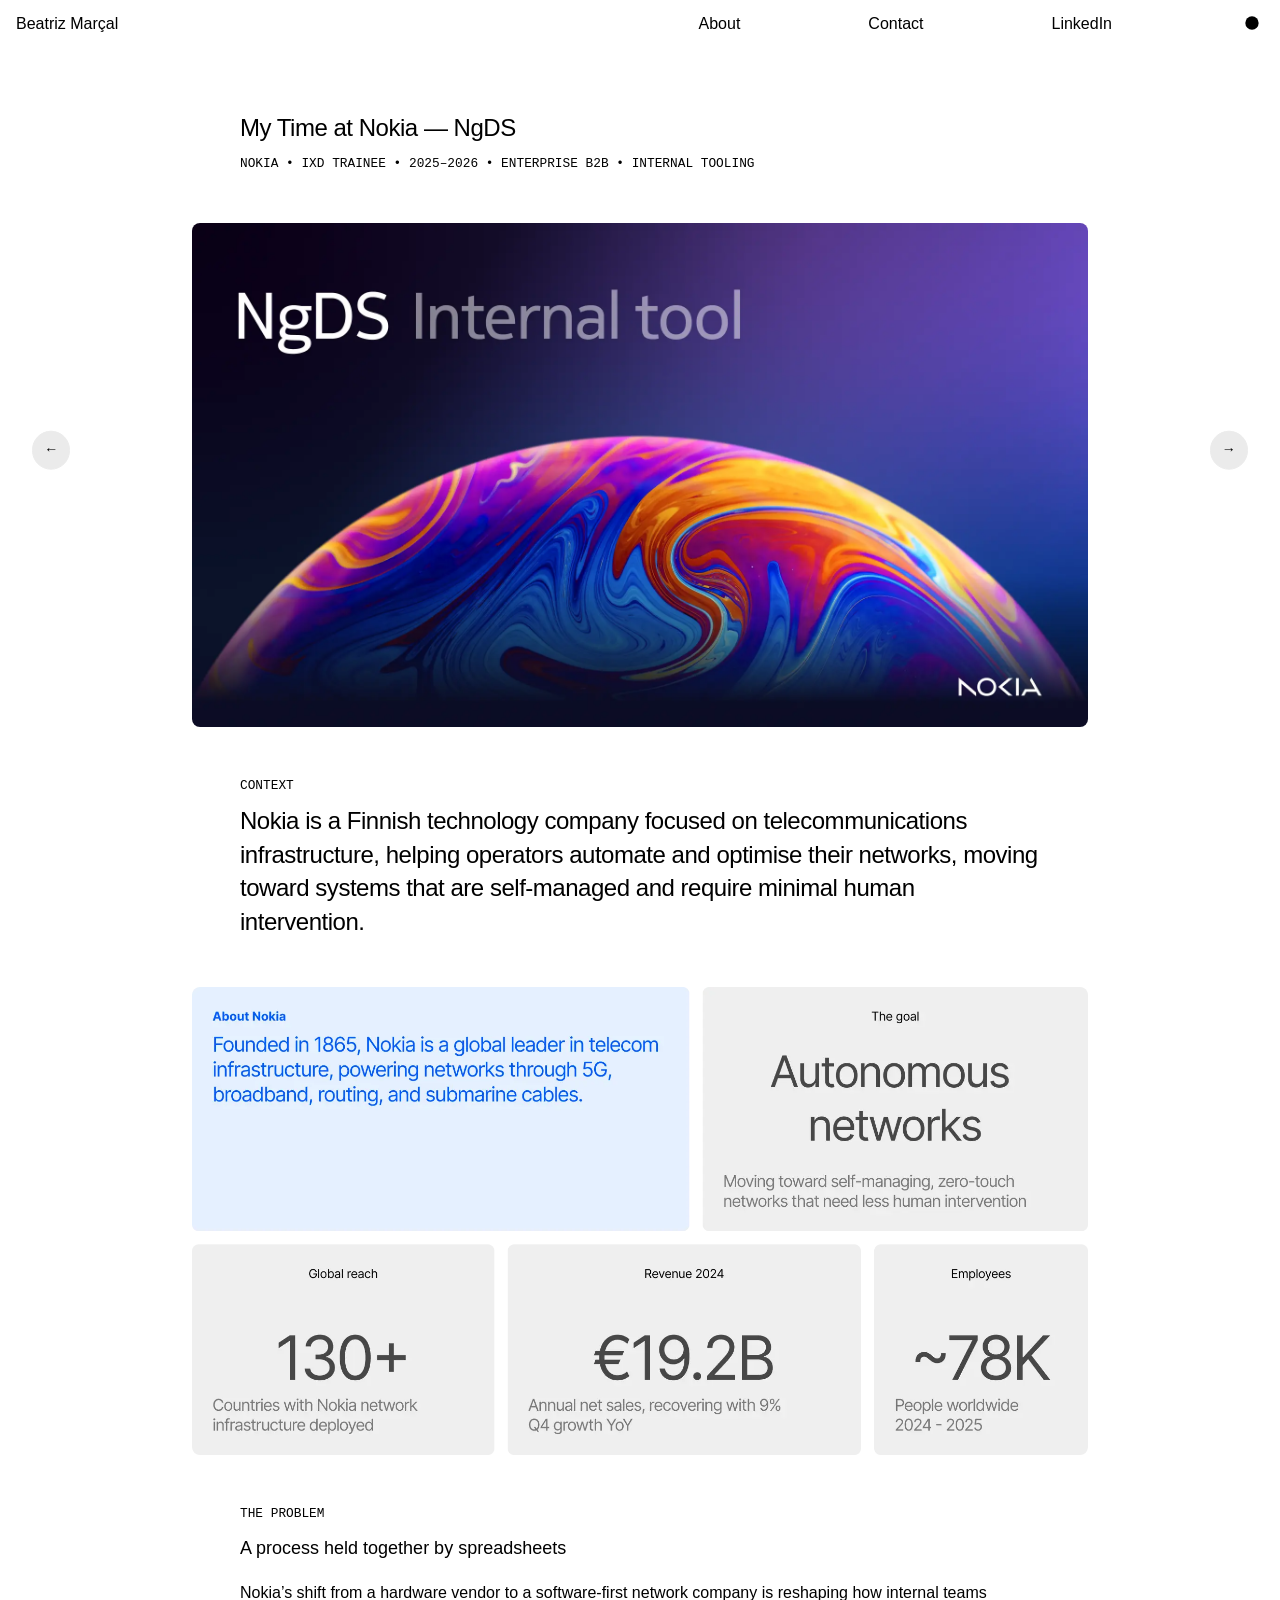
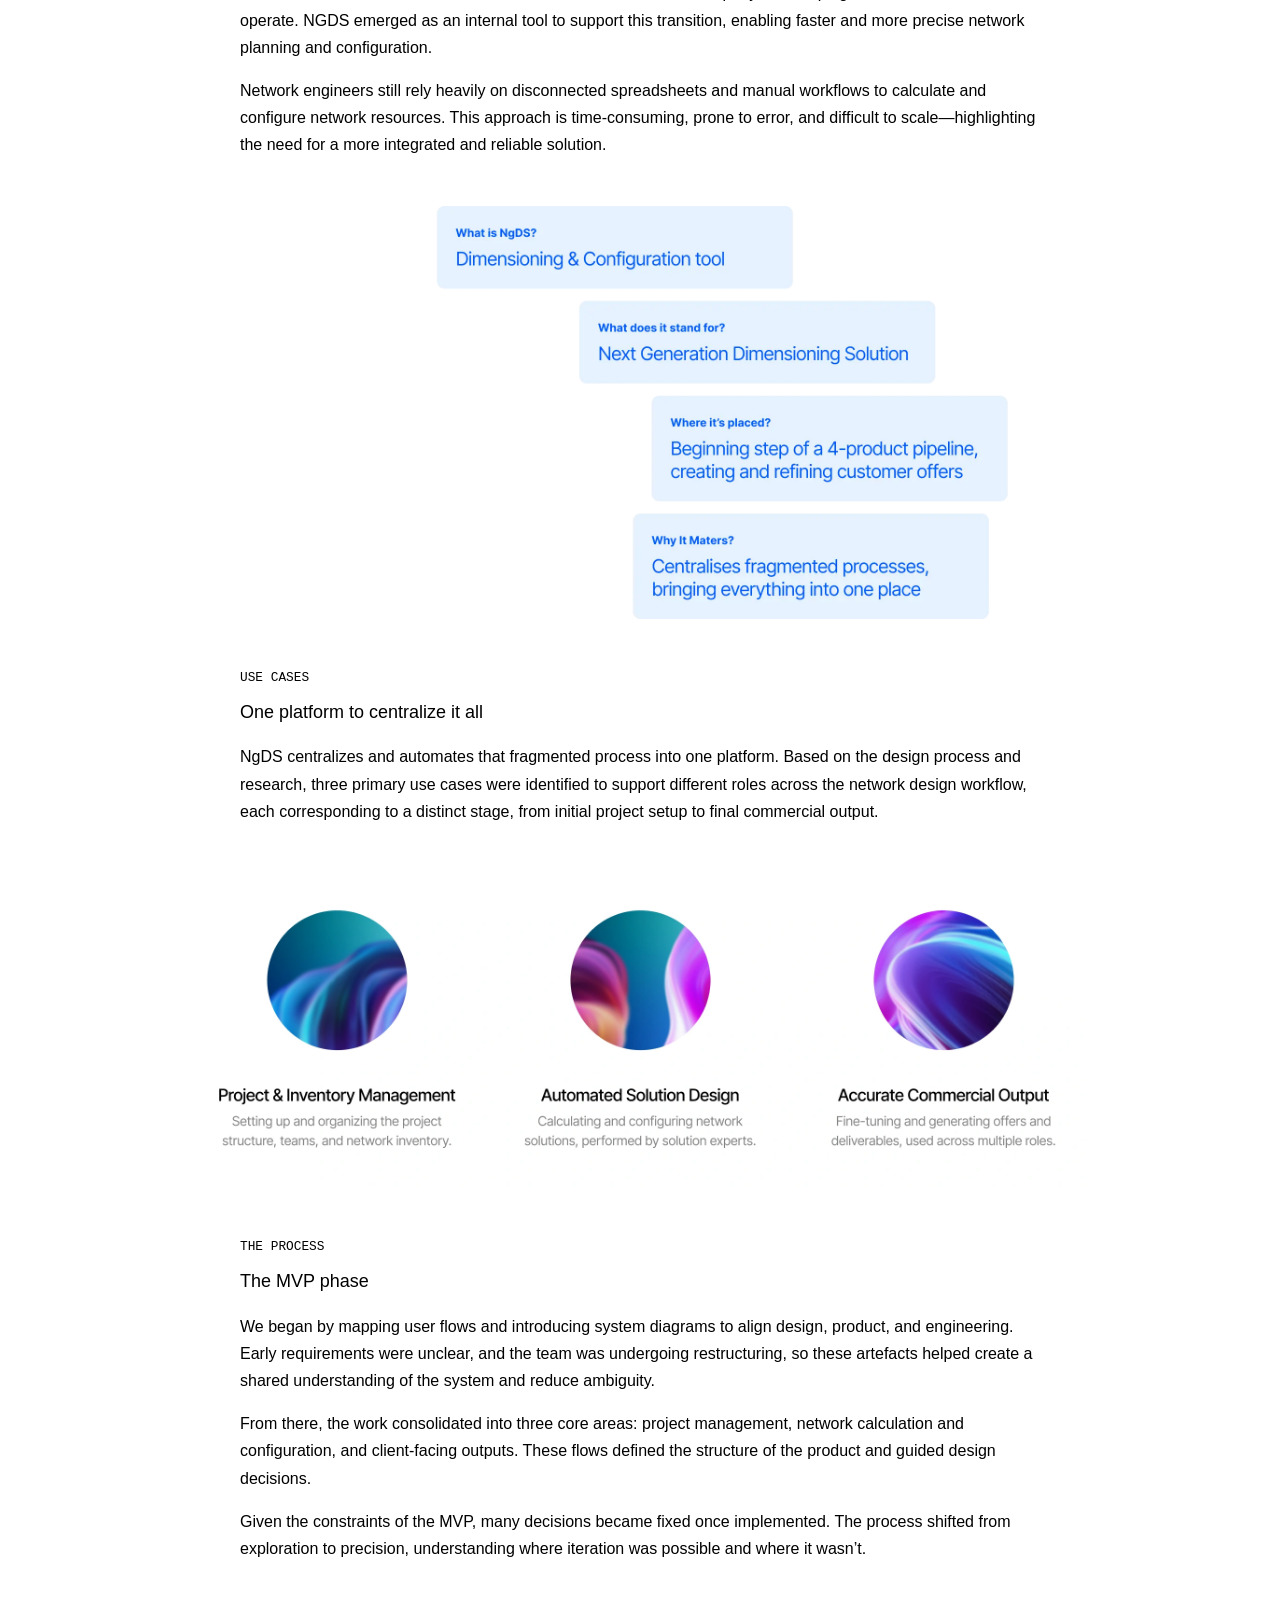
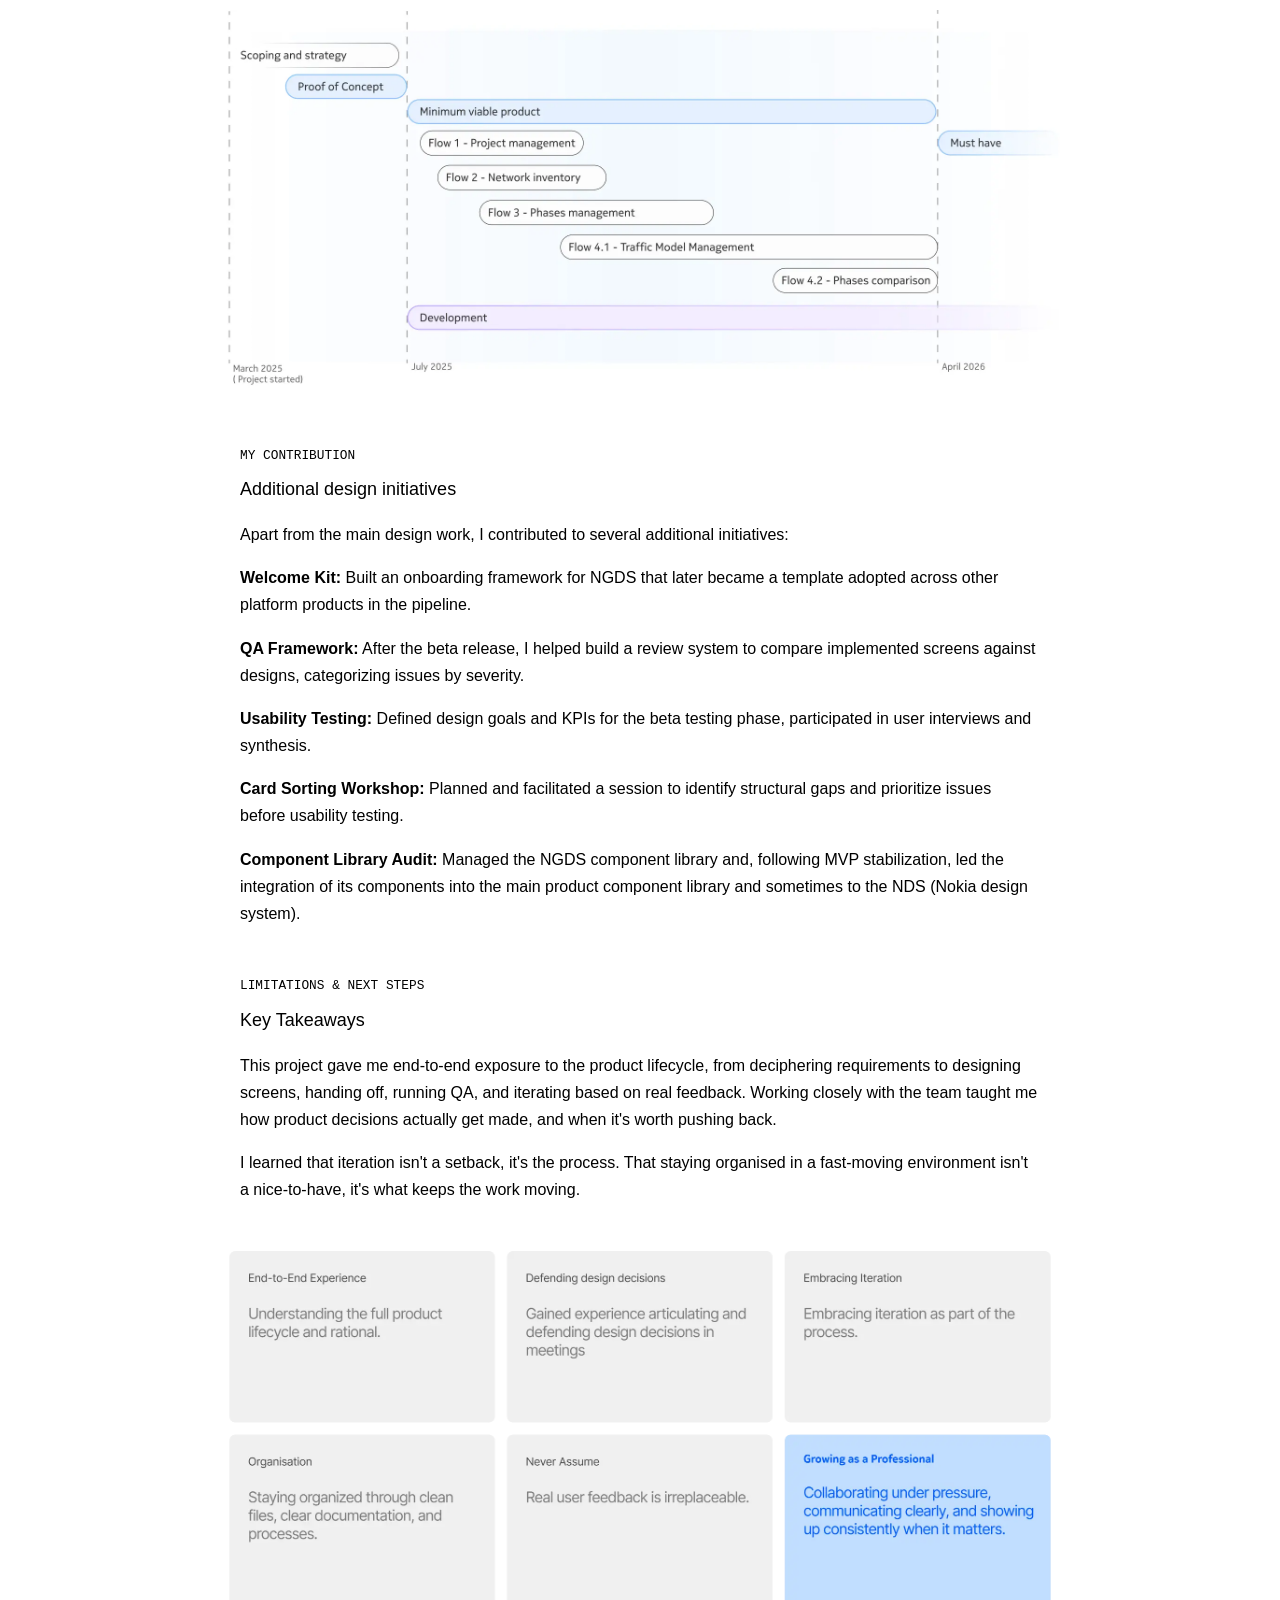
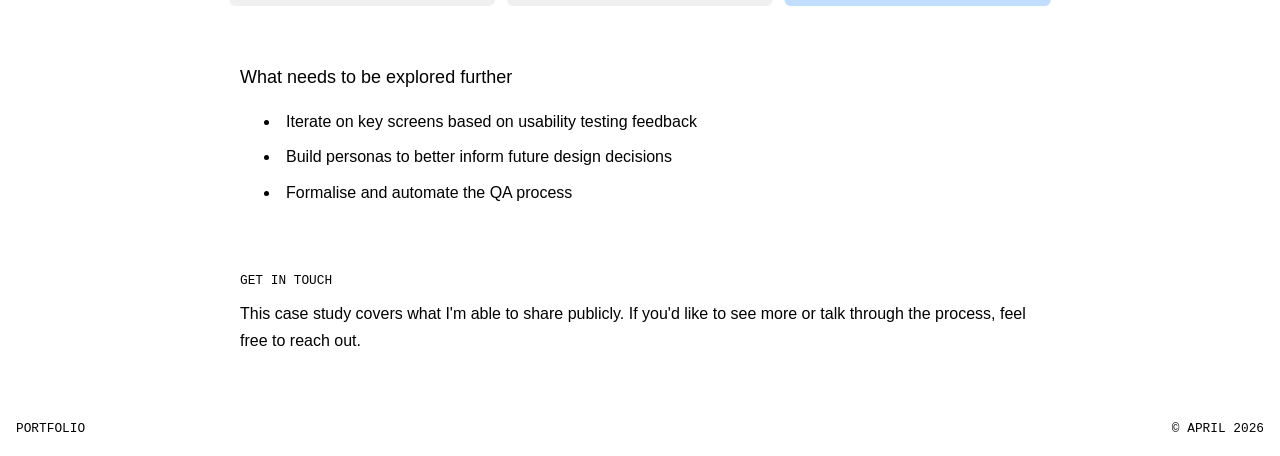
==== ngds-case-study.html @ 881538a2 "Fixed main page projects removed project 5 fixed image sizing and porpotion improved the cover image" ====
<!DOCTYPE html>
<html lang="en">
<head>
    <meta charset="UTF-8">
    <meta name="viewport" content="width=device-width, initial-scale=1.0">
    <link rel="icon" type="image/svg+xml" href="favicon.svg">
    <meta name="description" content="Finding My Footing at Nokia | IxD Trainee Experience by Beatriz Marçal">
    <title>Finding My Footing at Nokia | Beatriz Marçal</title>
    <link rel="stylesheet" href="main.css">
    <script>document.documentElement.setAttribute('data-theme',localStorage.getItem('theme')||(matchMedia('(prefers-color-scheme:dark)').matches?'dark':'light'));</script>
</head>
<body>
    <!-- Navigation -->
    <nav class="navbar">
        <div class="nav-container">
            <a href="index.html" class="nav-brand">Beatriz Marçal</a>
            <button class="nav-toggle" aria-label="Toggle navigation">
                <span></span>
                <span></span>
                <span></span>
            </button>
            <div class="nav-menu">
                <a href="info.html" class="nav-link">About</a>
                <a href="mailto:hello@beatrizmarcal.com" class="nav-link">Contact</a>
                <a href="https://www.linkedin.com/in/beatriz-marcal" target="_blank" rel="noopener noreferrer" class="nav-link">LinkedIn</a>
                <button class="theme-toggle" aria-label="Toggle theme">
                    <svg class="light-icon" width="24" height="24" viewBox="0 0 24 24" fill="none" xmlns="http://www.w3.org/2000/svg">
                        <circle cx="12" cy="12" r="8" fill="currentColor"/>
                    </svg>
                    <svg class="dark-icon" width="24" height="24" viewBox="0 0 24 24" fill="none" xmlns="http://www.w3.org/2000/svg" style="display: none;">
                        <circle cx="12" cy="12" r="8" stroke="currentColor" stroke-width="2"/>
                    </svg>
                </button>
            </div>
        </div>
    </nav>

    <!-- Project Detail -->
    <main class="project-detail">
        <div class="project-detail-grid">
            <article class="project-detail-container">
                <header class="project-header">
                    <h1 class="hero-title">My Time at Nokia — NgDS</h1>
                    <p class="caption">Nokia • IxD Trainee • 2025–2026 • Enterprise B2B • Internal Tooling</p>
                </header>
                <figure class="project-image">
                    <img src="Project_images/project5/cover.webp" alt="NgDS cover image" loading="lazy">
                </figure>

                <section class="project-section">
                    <h2 class="caption">Context</h2>
                    <p class="hero-title">Nokia is a Finnish technology company focused on telecommunications infrastructure, helping operators automate and optimise their networks, moving toward systems that are self-managed and require minimal human intervention.</p>
                </section>
                <figure class="project-image">
                    <img src="Project_images/project5/ngds-1.webp" alt="NgDS personas" loading="lazy">
                </figure>

                <section class="project-section">
                    <h2 class="caption">The Problem</h2>
                    <h3 class="subtitle">A process held together by spreadsheets</h3>
                    <p>Nokia’s shift from a hardware vendor to a software-first network company is reshaping how internal teams operate. NGDS emerged as an internal tool to support this transition, enabling faster and more precise network planning and configuration.</p>
                    <p>Network engineers still rely heavily on disconnected spreadsheets and manual workflows to calculate and configure network resources. This approach is time-consuming, prone to error, and difficult to scale—highlighting the need for a more integrated and reliable solution.</p>
                </section>
                <figure class="project-image">
                    <img src="Project_images/project5/ngds-2.webp" alt="NgDS personas" loading="lazy">
                </figure>

                <section class="project-section">
                    <h2 class="caption">Use cases</h2>
                    <h3 class="subtitle">One platform to centralize it all</h3>
                    <p>NgDS centralizes and automates that fragmented process into one platform. Based on the design process and research, three primary use cases were identified to support different roles across the network design workflow, each corresponding to a distinct stage, from initial project setup to final commercial output.</p>
                </section>
                <figure class="project-image">
                    <img src="Project_images/project5/ngds-4.webp" alt="NgDS personas" loading="lazy">
                </figure>
                
                <section class="project-section">
                    <h2 class="caption">The Process</h2>
                    <h3 class="subtitle">The MVP phase</h3>
                    <p>We began by mapping user flows and introducing system diagrams to align design, product, and engineering. Early requirements were unclear, and the team was undergoing restructuring, so these artefacts helped create a shared understanding of the system and reduce ambiguity.</p>
                    <p>From there, the work consolidated into three core areas: project management, network calculation and configuration, and client-facing outputs. These flows defined the structure of the product and guided design decisions.</p>
                    <p>Given the constraints of the MVP, many decisions became fixed once implemented. The process shifted from exploration to precision, understanding where iteration was possible and where it wasn’t.</p>
                </section>
                <figure class="project-image">
                    <img src="Project_images/project5/ngds-3.webp" alt="NgDS personas" loading="lazy">
                </figure>
                
                <section class="project-section">
                    <h2 class="caption">My contribution</h2>
                    <h3 class="subtitle">Additional design initiatives</h3>
                    <p>Apart from the main design work, I contributed to several additional initiatives:</p>
                    <p><strong>Welcome Kit: </strong> Built an onboarding framework for NGDS that later became a template adopted across other platform products in the pipeline.</p>
                    <p><strong>QA Framework:</strong> After the beta release, I helped build a review system to compare implemented screens against designs, categorizing issues by severity.</p>
                    <p><strong>Usability Testing: </strong> Defined design goals and KPIs for the beta testing phase, participated in user interviews and synthesis.</p>
                    <p><strong>Card Sorting Workshop: </strong> Planned and facilitated a session to identify structural gaps and prioritize issues before usability testing.</p>
                    <p><strong>Component Library Audit: </strong> Managed the NGDS component library and, following MVP stabilization, led the integration of its components into the main product component library and sometimes to the NDS (Nokia design system).</p>
                </section>

                <section class="project-section">
                    <h2 class="caption">Limitations & next steps</h2>
                    <h3 class="subtitle">Key Takeaways</h3>
                    <p>This project gave me end-to-end exposure to the product lifecycle, from deciphering requirements to designing screens, handing off, running QA, and iterating based on real feedback. Working closely with the team taught me how product decisions actually get made, and when it's worth pushing back.</p>
                    <p>I learned that iteration isn't a setback, it's the process. That staying organised in a fast-moving environment isn't a nice-to-have, it's what keeps the work moving.</p>
                </section>
                <figure class="project-image">
                    <img src="Project_images/project5/ngds-5.webp" alt="NgDS personas" loading="lazy">
                </figure>

                <section class="project-section">
                    <h3 class="subtitle">What needs to be explored further</h3>
                    <ul>
                        <li>Iterate on key screens based on usability testing feedback</li>
                        <li>Build personas to better inform future design decisions</li>
                        <li>Formalise and automate the QA process</li>
                    </ul>
                </section>

                <section class="project-section">
                    <h2 class="caption">Get in Touch</h2>
                    <p>This case study covers what I'm able to share publicly. If you'd like to see more or talk through the process, feel free to reach out.</p>
                </section>
            </article>
        </div>
    </main>

    <!-- Project Navigation Arrows -->
    <nav class="project-nav-arrows">
        <a href="revolut-case-study.html" class="project-nav-arrow prev"></a>
        <a href="suprafood-case-study.html" class="project-nav-arrow next"></a>
    </nav>

    <footer class="footer">
        <p class="caption">Portfolio</p>
        <p class="caption">© April 2026</p>
    </footer>

    <script src="script.js"></script>
</body>
</html>
---- main.css ----
/* ===========================
   Reset & Base
   =========================== */

* {
    margin: 0;
    padding: 0;
    box-sizing: border-box;
}

:root {
    /* Core Colors */
    --color-black: #000000;
    --color-white: #ffffff;
    --color-gray: #9b9b9b;
    --color-gray-light: #fafafa;
    --color-gray-lighter: #ebebeb;
    --color-gray-border: #e0e0e0;

    /* Semantic Colors */
    --text-primary: var(--color-black);
    --text-secondary: var(--color-gray);
    --bg-color: var(--color-white);
    --bg-secondary: var(--color-gray-light);
    --border-color: var(--color-gray-border);

    /* Typography */
    --font-main: 'Inter', BlinkMacSystemFont, 'Helvetica Neue', Arial, sans-serif;
    --font-mono: 'Courier New', Courier, monospace;
    --font-size-base: 1rem;
    --font-size-sm: 0.86rem;
    --font-size-caption: 0.80rem;
    --font-size-h2: 1.125rem;
    --font-size-h1: 1.5rem;

    --font-weight-normal: 400;
    --font-weight-medium: 500;

    --line-height-tight: 1.3;
    --line-height-snug: 1.4;
    --line-height-normal: 1.6;
    --line-height-relaxed: 1.7;

    /* Spacing Scale */
    --space-xs: 0.5rem;
    --space-sm: 1rem;
    --space-md: 2rem;
    --space-lg: 3rem;
    --space-xl: 4rem;
    --space-2xl: 6rem;
    --space-3xl: 8rem;
    --space-4xl: 12rem;

    /* Layout */
    --container-max: 100%;
    --container-padding: 1rem;
    --content-max: 800px;
    --detail-max: 1400px;
    --detail-side-padding: var(--space-lg);
    --image-side-padding: 8rem;

    /* Stacking Images */
    --stack-height: 65vh;
    --stack-offset: 1.5rem;
    --stack-gap: 4vw;

    /* Transitions */
    --transition-fast: 0.2s ease;
    --transition-normal: 0.3s ease;
}

/* ===========================
   Dark Mode
   =========================== */

@media (prefers-color-scheme: dark) {
    :root:not([data-theme="light"]) {
        --color-black: #e4e4e4;
        --color-white: #141414;
        --color-gray: #999999;
        --color-gray-light: #1e1e1e;
        --color-gray-lighter: #2a2a2a;
        --color-gray-border: #333333;
    }
}

[data-theme="light"] {
    --color-black: #000000;
    --color-white: #ffffff;
    --color-gray: #9b9b9b;
    --color-gray-light: #fafafa;
    --color-gray-lighter: #ebebeb;
    --color-gray-border: #e0e0e0;
}

[data-theme="dark"] {
    --color-black: #e4e4e4;
    --color-white: #141414;
    --color-gray: #999999;
    --color-gray-light: #1e1e1e;
    --color-gray-lighter: #2a2a2a;
    --color-gray-border: #333333;
}

/* ===========================
   Base Elements
   =========================== */

html {
    font-size: var(--font-size-base);
    scroll-behavior: smooth;
    height: 100%;
    overflow-x: hidden;
}

body {
    font-family: var(--font-main);
    line-height: var(--line-height-relaxed);
    color: var(--text-primary);
    background-color: var(--bg-color);
    margin: 0 var(--container-padding);
    margin-bottom: 0;
    min-height: 100%;
    display: flex;
    flex-direction: column;
    transition: background-color var(--transition-normal), color var(--transition-normal);
    opacity: 0;
}

body.is-loaded {
    opacity: 1;
    transition: opacity 0.4s ease, background-color var(--transition-normal), color var(--transition-normal);
}

img {
    max-width: 100%;
    height: auto;
    display: block;
}

a {
    color: inherit;
    text-decoration: none;
}

ul, ol {
    list-style-position: inside;
}

/* ===========================
   Typography
   =========================== */

.caption {
    font-family: var(--font-mono);
    font-size: var(--font-size-caption);
    color: var(--text-primary);
    font-weight: var(--font-weight-normal);
    text-transform: uppercase;
}

.text-2 {
    font-family: sans-serif;
    font-size: var(--font-size-sm);
    color: var(--text-primary);
    font-weight: var(--font-weight-normal);
    line-height: var(--line-height-snug);
}

.hero-title {
    font-size: var(--font-size-h1);
    font-weight: var(--font-weight-normal);
    line-height: var(--line-height-tight);
    color: var(--text-primary);
    letter-spacing: -0.02em;
}

.project-section p.hero-title {
    line-height: var(--line-height-snug);
    margin-bottom: var(--space-md);
}

.subtitle {
    font-size: var(--font-size-h2);
    font-weight: var(--font-weight-medium);
    max-width: var(--content-max);
    margin-left: auto;
    margin-right: auto;
    text-align: left;
    margin-top: var(--space-xs);
    margin-bottom: var(--space-xs);
}

.text-1 {
    font-size: var(--font-size-base);
    font-weight: var(--font-weight-normal);
    color: var(--text-primary);
}

.text-1-secondary {
    font-size: var(--font-size-base);
    font-weight: var(--font-weight-normal);
    color: var(--text-secondary);
}

/* ===========================
   Navigation
   =========================== */

.navbar {
    position: fixed;
    top: 0;
    left: 0;
    right: 0;
    background-color: var(--bg-color);
    z-index: 1000;
    padding: 0.6rem var(--container-padding);
}

.nav-container {
    max-width: var(--container-max);
    display: flex;
    justify-content: space-between;
    align-items: center;
}

.nav-brand {
    font-size: var(--font-size-base);
    font-weight: var(--font-weight-normal);
    color: var(--text-primary);
}

.nav-brand:hover {
    opacity: 0.7;
}

.nav-menu {
    display: flex;
    gap: var(--space-3xl);
    align-items: center;
}

.nav-link {
    color: var(--text-primary);
    font-size: var(--font-size-base);
    font-weight: var(--font-weight-normal);
    position: relative;
}

.nav-link::after {
    content: '';
    position: absolute;
    bottom: -2px;
    left: 0;
    width: 0;
    height: 1px;
    background-color: var(--text-primary);
    transition: width var(--transition-normal);
}

.nav-link:hover::after {
    width: 100%;
}

.nav-link.active::after {
    display: none;
}

.theme-toggle {
    background: none;
    border: none;
    cursor: pointer;
    padding: 0;
    display: flex;
    align-items: center;
    justify-content: center;
    width: 24px;
    height: 24px;
    color: var(--text-primary);
    transition: opacity var(--transition-fast);
}

.theme-toggle:hover {
    opacity: 0.7;
}

.theme-toggle svg {
    width: 20px;
    height: 20px;
    display: block;
    transition: transform var(--transition-normal);
}

.theme-toggle:active svg {
    transform: rotate(180deg);
}

.nav-toggle {
    display: none;
    flex-direction: column;
    justify-content: center;
    align-items: center;
    gap: 5px;
    background: none;
    border: none;
    cursor: pointer;
    padding: 0;
    width: 25px;
    height: 20px;
}

.nav-toggle span {
    width: 25px;
    height: 2px;
    background-color: var(--text-primary);
    transition: all var(--transition-fast);
    display: block;
    transform-origin: center;
}

/* ===========================
   Hero
   =========================== */

.hero {
    padding-top: var(--space-4xl);
    padding-bottom: var(--space-3xl);
    display: flex;
    flex-direction: column;
    gap: var(--space-md);
    background-color: var(--bg-color);
    flex: 1;
}

.hero-container {
    max-width: 450px;
    text-align: left;
}

/* ===========================
   Filter Chips
   =========================== */

.filters-container {
    max-width: var(--container-max);
    display: flex;
    gap: var(--space-xs);
    flex-wrap: wrap;
}

.filter-chip {
    padding: var(--space-xs) var(--space-sm);
    background-color: var(--color-gray-lighter);
    border: 1px solid var(--color-gray-lighter);
    border-radius: 20px;
    font-size: var(--font-size-sm);
    font-weight: var(--font-weight-normal);
    font-family: var(--font-mono);
    color: var(--text-primary);
    cursor: pointer;
    text-transform: lowercase;
    transition: all var(--transition-fast);
}

.filter-chip:hover,
.filter-chip.active {
    background-color: var(--text-primary);
    border-color: var(--text-primary);
    color: var(--bg-color);
}

/* ===========================
   Colored Chips
   =========================== */

.chips-container {
    display: flex;
    gap: 0.75rem;
    flex-wrap: wrap;
    margin-top: var(--space-sm);
}

.chip {
    
    padding: var(--space-xs) var(--space-sm);
    border-radius: 24px;
    font-family: sans-serif;
    font-size: var(--font-size-sm);
    font-weight: var(--font-weight-normal);
    line-height: var(--line-height-snug);
    border: none;
    display: inline-block;
    background-color: #d4e4f7;
    color: #3d5a7a;
}

[data-theme="dark"] .chip {
    background-color: #2a3340;
    color: #a0b8d4;
}

/* ===========================
   Projects Grid (Index)
   =========================== */

.projects {
    background-color: var(--bg-color);
    flex: 1;
}

.projects-container {
    max-width: 100%;
    display: flex;
    flex-direction: column;
}

.project-card {
    display: flex;
    flex-direction: column;
    gap: var(--space-xs);
    padding-top: var(--space-sm);
    margin-bottom: var(--space-sm);
    opacity: 1;
    max-height: 3000px;
    overflow: hidden;
    transition: opacity 0.35s ease,
                max-height 0.45s cubic-bezier(0.4, 0, 0.2, 1),
                padding 0.45s cubic-bezier(0.4, 0, 0.2, 1),
                margin 0.45s cubic-bezier(0.4, 0, 0.2, 1);
}

.project-card[data-href] {
    cursor: pointer;
}

.project-card:last-child {
    margin-bottom: 0;
}

.project-card.is-hidden {
    opacity: 0;
    max-height: 0;
    padding-top: 0;
    margin-bottom: 0;
    pointer-events: none;
}

.project-link {
    display: flex;
    flex-direction: column;
    text-decoration: none;
    transition: opacity var(--transition-fast);
}

.project-link:hover {
    opacity: 0.7;
}

.project-header {
    display: flex;
    flex-direction: row;
    justify-content: space-between;
    align-items: center;
    max-width: var(--container-max);
}

.project-detail .project-header {
    flex-direction: column;
    align-items: flex-start;
    gap: 0.6rem;
    width: 100%;
    max-width: var(--content-max);
    margin-left: auto;
    margin-right: auto;
}

/* Grid Controls */
.grid-controls {
    display: flex;
    gap: var(--space-sm);
    flex-shrink: 0;
}

.grid-btn {
    background: none;
    border: none;
    cursor: pointer;
    padding: 0;
    display: flex;
    align-items: center;
    justify-content: center;
}

.grid-btn img {
    width: 20px;
    height: 20px;
    display: block;
    opacity: 0.3;
    transition: opacity var(--transition-fast), filter var(--transition-fast);
}

.grid-btn.active img {
    opacity: 1;
}

@media (prefers-color-scheme: dark) {
    .grid-btn img { filter: invert(1); }
}
[data-theme="dark"] .grid-btn img { filter: invert(1); }
[data-theme="light"] .grid-btn img { filter: none; }

/* SVG theme inversion */
[data-theme="light"] .svg-invert-light { filter: invert(1); }
[data-theme="dark"] .svg-invert-light { filter: none; }

.project-info {
    display: flex;
    flex-direction: row;
    gap: 8px;
    flex: 1;
    min-width: 0;
}

.project-images {
    display: grid;
    gap: var(--space-xs);
    max-width: var(--container-max);
}

.project-images figure {
    margin: 0;
    display: flex;
    flex-direction: column;
    overflow: hidden;
    transition: opacity 0.35s ease, transform 0.35s ease;
}

.project-images figure img {
    width: 100%;
    aspect-ratio: 16 / 9;
    object-fit: cover;
    transition: transform 0.4s cubic-bezier(0.25, 0.46, 0.45, 0.94);
}

.project-images figure:hover img {
    transform: scale(1.03);
}

.project-images img {
    width: 100%;
    object-fit: cover;
}

[data-grid="1"] .project-images { grid-template-columns: 1fr; }
[data-grid="2"] .project-images { grid-template-columns: repeat(2, 1fr); }
[data-grid="3"] .project-images { grid-template-columns: repeat(3, 1fr); }
[data-grid="4"] .project-images { grid-template-columns: repeat(4, 1fr); }

.grid-btn-mobile { display: none; }

/* ===========================
   Project Detail Page
   =========================== */

.project-detail {
    padding: 7rem 0 0 0;
    flex: 1;
}

.project-detail-grid {
    max-width: var(--detail-max);
    margin: 0 auto;
    padding: 0 var(--detail-side-padding);
}

.project-detail-container {
    max-width: var(--detail-max);
    width: 100%;
    display: flex;
    flex-direction: column;
    gap: var(--space-lg);
}

.project-section {
    width: 100%;
    max-width: var(--content-max);
    margin-left: auto;
    margin-right: auto;
}

.project-section p {
    margin-bottom: var(--space-sm);
    line-height: var(--line-height-relaxed);
}

.project-section p:last-child {
    margin-bottom: 0;
}

.project-section h1.caption,
.project-section h2.caption {
    margin-top: var(--space-lg);
    margin-bottom: var(--space-xs);
}

.project-section h1.caption:first-child,
.project-section h2.caption:first-child {
    margin-top: 0;
}

.project-section .subtitle {
    margin-top: var(--space-xs);
    margin-bottom: var(--space-sm);
}

.project-section ul,
.project-section ol {
    margin-bottom: var(--space-sm);
    padding-left: 1.5rem;
    line-height: var(--line-height-relaxed);
}

.project-section li {
    margin-bottom: var(--space-xs);
}

/* ===========================
   Image Layouts
   =========================== */

.project-image {
    padding: 0 var(--image-side-padding);
}

.project-image img,
.image-grid-2col img,
.poster-column img,
.images-column img,
.stacking-images ul li div img {
    border-radius: 8px;
}

.project-image img {
    width: 100%;
    height: auto;
    display: block;
}

.project-image-small {
    margin: 0 auto;
    max-width: 600px;
}

.project-image-small img {
    width: 100%;
    height: auto;
    display: block;
}

.bg-always-white img {
    background-color: var(--bg-secondary);
    padding: var(--space-sm);
}

/* Two-column image grid */
.image-grid-2col {
    display: grid;
    grid-template-columns: repeat(2, 1fr);
    gap: var(--space-sm);
    padding: 0 var(--image-side-padding);
}

.image-grid-2col figure {
    margin: 0;
    overflow: hidden;
}

.image-grid-2col img {
    width: 100%;
    height: auto;
    display: block;
}

/* Poster grid: poster left, stacked right */
.poster-grid {
    display: grid;
    grid-template-columns: 1fr 1fr;
    gap: var(--space-sm);
    align-items: stretch;
    padding: 0 var(--image-side-padding);
}

.poster-column {
    margin: 0;
    display: flex;
    align-items: stretch;
}

.poster-column img {
    width: 100%;
    height: 100%;
    display: block;
    object-fit: cover;
}

.images-column {
    display: flex;
    flex-direction: column;
    gap: var(--space-sm);
    height: 100%;
}

.images-column figure {
    margin: 0;
    overflow: hidden;
    flex: 1;
    display: flex;
    align-items: center;
}

.images-column img {
    width: 100%;
    height: 100%;
    display: block;
    object-fit: contain;
}

/* ===========================
   Stacking Images
   =========================== */

.stacking-images {
    margin: 0 auto;
    padding: 0 var(--image-side-padding);
}

.stacking-images ul {
    list-style: none;
    padding-left: 0;
    display: flex;
    flex-direction: column;
    gap: 0;
}

.stacking-images ul li {
    position: sticky;
    top: 80px;
    padding-top: calc(var(--index) * var(--stack-offset));
}

.stacking-images ul li div {
    display: flex;
    justify-content: center;
    align-items: center;
    transition: all 0.5s;
}

.stacking-images ul li div img {
    max-width: 100%;
    height: auto;
    object-fit: contain;
}

.stacking-images ul li:nth-child(1) { --index: 1; }
.stacking-images ul li:nth-child(2) { --index: 2; }
.stacking-images ul li:nth-child(3) { --index: 3; }
.stacking-images ul li:nth-child(4) { --index: 4; }
.stacking-images ul li:nth-child(5) { --index: 5; }
.stacking-images ul li:nth-child(6) { --index: 6; }
.stacking-images ul li:nth-child(7) { --index: 7; }
.stacking-images ul li:nth-child(8) { --index: 8; }
.stacking-images ul li:nth-child(9) { --index: 9; }
.stacking-images ul li:nth-child(10) { --index: 10; }

/* ===========================
   Image Links & Buttons
   =========================== */

.image-link {
    margin-top: var(--space-xs);
    text-align: center;
}

.link-button {
    display: inline-flex;
    align-items: center;
    justify-content: center;
    text-decoration: none;
    cursor: pointer;
    background-color: transparent;
    border: none;
    padding: 0;
    font-size: var(--font-size-base);
    color: var(--text-primary);
    font-weight: var(--font-weight-normal);
    position: relative;
    transition: opacity var(--transition-fast);
}

.link-button::after {
    content: '';
    position: absolute;
    bottom: -2px;
    left: 0;
    width: 0;
    height: 1px;
    background-color: var(--text-primary);
    transition: width var(--transition-normal);
}

.link-button:hover::after {
    width: 100%;
}

.link-disclaimer {
    text-align: center;
    font-size: var(--font-size-sm);
    color: var(--text-secondary);
    margin-top: 0.5rem;
}

/* ===========================
   Card Grids
   =========================== */

.card-grid,
.card-grid-3 {
    display: grid;
    gap: var(--space-sm);
    margin: 0 auto;
}

.card-grid {
    grid-template-columns: repeat(2, 1fr);
    max-width: var(--content-max);
}

.card-grid-3 {
    grid-template-columns: repeat(3, 1fr);
    max-width: 1000px;
}

.card {
    background-color: var(--bg-secondary);
    padding: var(--space-md);
    border-radius: 12px;
}

.card .subtitle {
    margin-bottom: 0;
    margin-top: 0;
}

.card p {
    color: var(--text-primary);
}

.card p:last-child {
    margin-bottom: 0;
}

/* ===========================
   Info Page
   =========================== */

.info-page {
    padding-top: var(--space-4xl);
    padding-bottom: 4vh;
    flex: 1;
}

.info-main-layout {
    display: grid;
    grid-template-columns: 4fr 1fr;
    gap: 10%;
    align-items: start;
}

.info-content-column {
    display: flex;
    flex-direction: column;
    gap: 18vh;
}

.info-image-column {
    position: sticky;
    top: var(--space-2xl);
}

.info-image-column figure {
    margin: 0;
    width: 100%;
}

.info-image-column img {
    width: 100%;
    height: auto;
    border-radius: 4px;
}

.info-description {
    padding-right: 40%;
}

.info-columns {
    display: grid;
    grid-template-columns: 1fr 1fr 1fr;
    gap: var(--space-lg);
    align-items: start;
}

.info-column {
    min-width: 0;
}

.info-column article {
    margin-bottom: var(--space-sm);
}

.info-column article:last-child {
    margin-bottom: 0;
}

/* ===========================
   Project Navigation Arrows
   =========================== */

.project-nav-arrows {
    position: fixed;
    top: 50%;
    left: 0;
    right: 0;
    transform: translateY(-50%);
    z-index: 900;
    pointer-events: none;
    display: flex;
    justify-content: space-between;
    padding: 0 2rem;
}

.project-nav-arrow {
    display: flex;
    align-items: center;
    justify-content: center;
    text-decoration: none;
    cursor: pointer;
    background-color: var(--color-gray-lighter);
    border: 1px solid var(--color-gray-lighter);
    border-radius: 20px;
    padding: 0.4rem 0.7rem;
    font-size: 14px;
    color: var(--text-primary);
    transition: all var(--transition-fast);
    pointer-events: auto;
}

.project-nav-arrow:hover {
    background-color: var(--text-primary);
    border-color: var(--text-primary);
    color: var(--bg-color);
    transform: scale(1.05);
}

.project-nav-arrow.prev::before { content: '←'; }
.project-nav-arrow.next::before { content: '→'; }

/* ===========================
   Footer
   =========================== */

.footer {
    text-align: center;
    padding: var(--space-xl) 0 var(--space-sm) 0;
    display: flex;
    flex-direction: row;
    justify-content: space-between;
}

/* ===========================
   Fade-In Animations
   =========================== */

.fade-in-up {
    opacity: 0;
    transform: translateY(30px);
    transition: opacity 0.8s cubic-bezier(0.25, 0.46, 0.45, 0.94),
                transform 0.8s cubic-bezier(0.25, 0.46, 0.45, 0.94);
}

.fade-in-up.is-visible {
    opacity: 1;
    transform: translateY(0);
}

.fade-in-up[data-delay="1"] { transition-delay: 0.1s; }
.fade-in-up[data-delay="2"] { transition-delay: 0.2s; }
.fade-in-up[data-delay="3"] { transition-delay: 0.3s; }
.fade-in-up[data-delay="4"] { transition-delay: 0.4s; }
.fade-in-up[data-delay="5"] { transition-delay: 0.5s; }

@media (prefers-reduced-motion: reduce) {
    .fade-in-up {
        opacity: 1;
        transform: none;
        transition: none;
    }
}

/* ===========================
   Responsive — Tablet (≤1024px)
   =========================== */

@media (max-width: 1024px) {
    :root {
        --image-side-padding: 4rem;
    }

    .info-main-layout { gap: 5%; }
    .info-columns { gap: var(--space-lg); }
    .info-content-column { gap: 16vh; }
    .info-description { padding-right: 26%; }
}

/* ===========================
   Responsive — Mobile (≤768px)
   =========================== */

@media (max-width: 768px) {
    :root {
        --image-side-padding: 0px;
        --detail-side-padding: var(--space-md);
        --font-size-h1: 1.3rem;
    }

    /* Navigation */
    .nav-toggle { display: flex; }

    .nav-menu {
        position: fixed;
        top: calc(0.6rem * 2 + 1.6rem);
        left: 0;
        right: 0;
        background-color: var(--bg-color);
        flex-direction: column;
        padding: var(--space-md);
        gap: var(--space-sm);
        transform: translateY(-20px);
        opacity: 0;
        visibility: hidden;
        transition: transform 0.35s cubic-bezier(0.25, 0.46, 0.45, 0.94),
                    opacity 0.3s ease,
                    visibility 0.3s ease;
        z-index: 999;
    }

    .nav-menu.active {
        transform: translateY(0);
        opacity: 1;
        visibility: visible;
    }

    .nav-link::after { display: none; }

    /* Hero */
    .hero {
        padding-top: var(--space-3xl);
        padding-bottom: var(--space-xl);
    }

    .hero-container { max-width: 100%; }

    /* Grid */
    .grid-btn-mobile { display: flex; }
    .grid-btn-desktop { display: none; }

    [data-grid="3"] .project-images,
    [data-grid="4"] .project-images {
        grid-template-columns: repeat(2, 1fr);
    }

    .grid-controls { gap: var(--space-xs); }
    .grid-btn img { width: 18px; height: 18px; }

    .projects .project-header {
        flex-direction: row;
        gap: var(--space-sm);
        align-items: flex-start;
    }

    .projects .project-info {
        flex-direction: column;
        gap: 0;
    }

    .projects .grid-controls { align-self: flex-start; }

    /* Project Detail — mobile shared */
    .project-detail {
        padding: var(--space-2xl) 0 var(--space-lg) 0;
    }

    .project-detail-container {
        gap: var(--space-lg);
    }

    .project-detail .project-header {
        flex-direction: column;
        align-items: flex-start;
        gap: var(--space-xs);
        max-width: 100%;
    }

    .project-detail .grid-controls { align-self: flex-end; }

    .project-section p {
        line-height: var(--line-height-relaxed);
        margin-bottom: var(--space-sm);
    }

    .project-section p.hero-title {
        line-height: 1.5;
    }

    .project-section p,
    .project-section ul,
    .project-section ol,
    .subtitle,
    .project-link-section,
    .project-detail .project-header {
        max-width: 100%;
    }

    .project-section h2.caption,
    .project-section h1.caption {
        margin-top: var(--space-md);
    }

    .project-image-small {
        padding: 0 30px;
        max-width: 100%;
    }

    /* Cards */
    .card { padding: var(--space-sm); }

    /* Grids collapse to single column */
    .image-grid-2col,
    .poster-grid,
    .card-grid {
        grid-template-columns: 1fr;
    }

    .card-grid-3 {
        grid-template-columns: 1fr;
        gap: var(--space-xs);
    }

    .images-column figure { height: auto; }
    .images-column img { height: auto; object-fit: initial; }

    /* Nav arrows */
    .project-nav-arrows { padding: 0 0.75rem; }
    .project-nav-arrow {
        padding: 0.3rem 0.5rem;
        font-size: 12px;
    }

    /* Info Page */
    .info-main-layout {
        grid-template-columns: 1fr;
        gap: var(--space-lg);
    }

    .info-image-column {
        order: -1;
        position: relative;
        top: 0;
    }

    .info-image-column figure {
        max-width: 200px;
        margin: 0 auto;
    }

    .info-columns {
        grid-template-columns: 1fr;
        gap: var(--space-lg);
    }

    .info-content-column { gap: var(--space-xl); }
}

/* ===========================
   Responsive — Small (≤480px)
   =========================== */

@media (max-width: 480px) {
    :root {
        --image-side-padding: 0px;
        --detail-side-padding: var(--space-sm);
        --font-size-h1: 1.2rem;
        --font-size-h2: 1rem;
    }

    .hero {
        padding-top: var(--space-2xl);
        padding-bottom: var(--space-lg);
    }

    .filter-chip {
        padding: 0.4rem 0.85rem;
        font-size: var(--font-size-caption);
    }

    /* Info Page */
    .info-page {
        padding-top: var(--space-2xl);
        padding-bottom: var(--space-md);
    }

    .info-content-column { gap: var(--space-md); }
    .info-image-column figure { max-width: 140px; }
    .info-columns { gap: var(--space-md); }
    .info-description { padding: 0; }

    /* Project Detail — tighter but readable spacing */
    .project-detail { padding: var(--space-2xl) 0; }

    .project-detail-container {
        gap: var(--space-lg);
    }

    .project-section p.hero-title {
        font-size: 1.15rem;
        line-height: 1.5;
    }

    .subtitle { margin-top: var(--space-xs); }

    /* Cards — readable spacing on small screens */
    .card {
        padding: var(--space-sm);
    }

    .card .hero-title {
        font-size: 1.3rem;
    }

    /* Chips */
    .chips-container { gap: 0.5rem; }
    .chip {
        font-size: 0.85rem;
        padding: 0.15rem 1rem;
    }

    /* Nav arrows — bottom on small screens */
    .project-nav-arrows {
        top: auto;
        bottom: var(--space-lg);
        transform: none;
        padding: 0 var(--space-sm);
    }
}
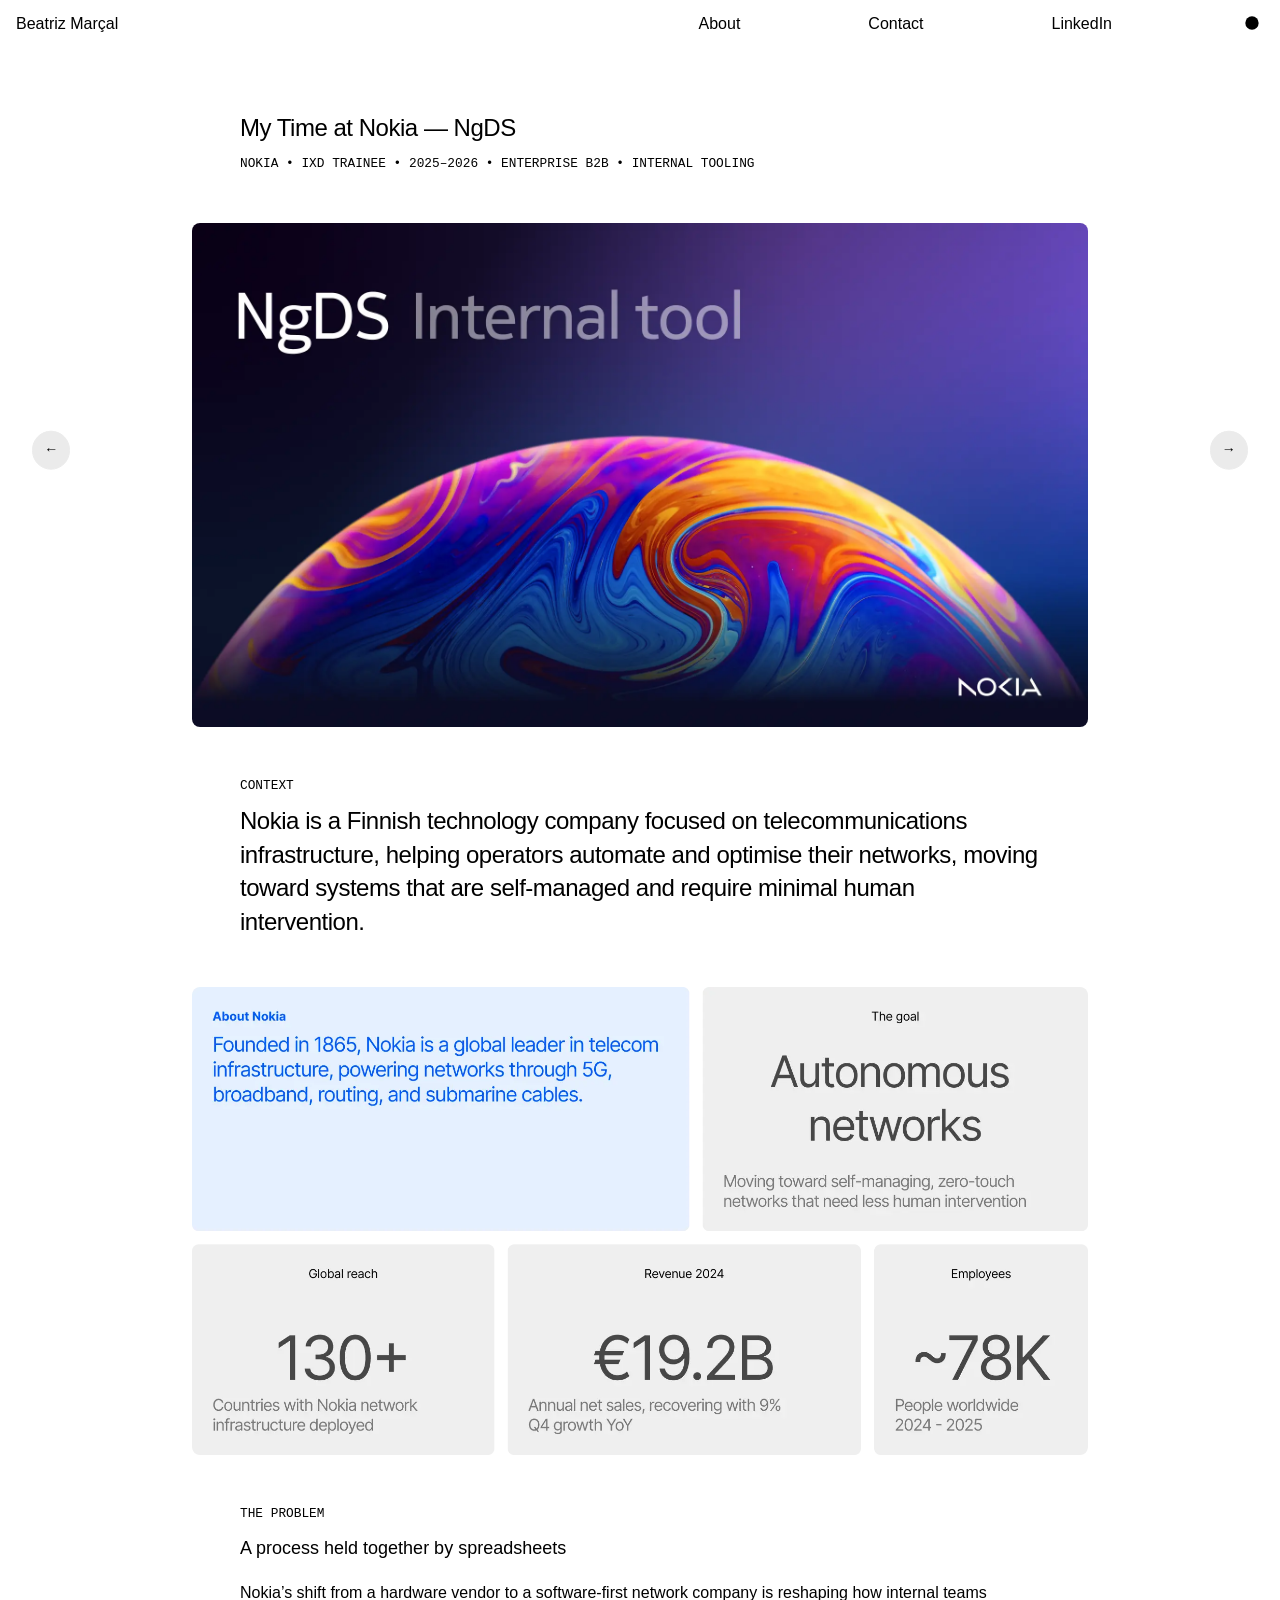
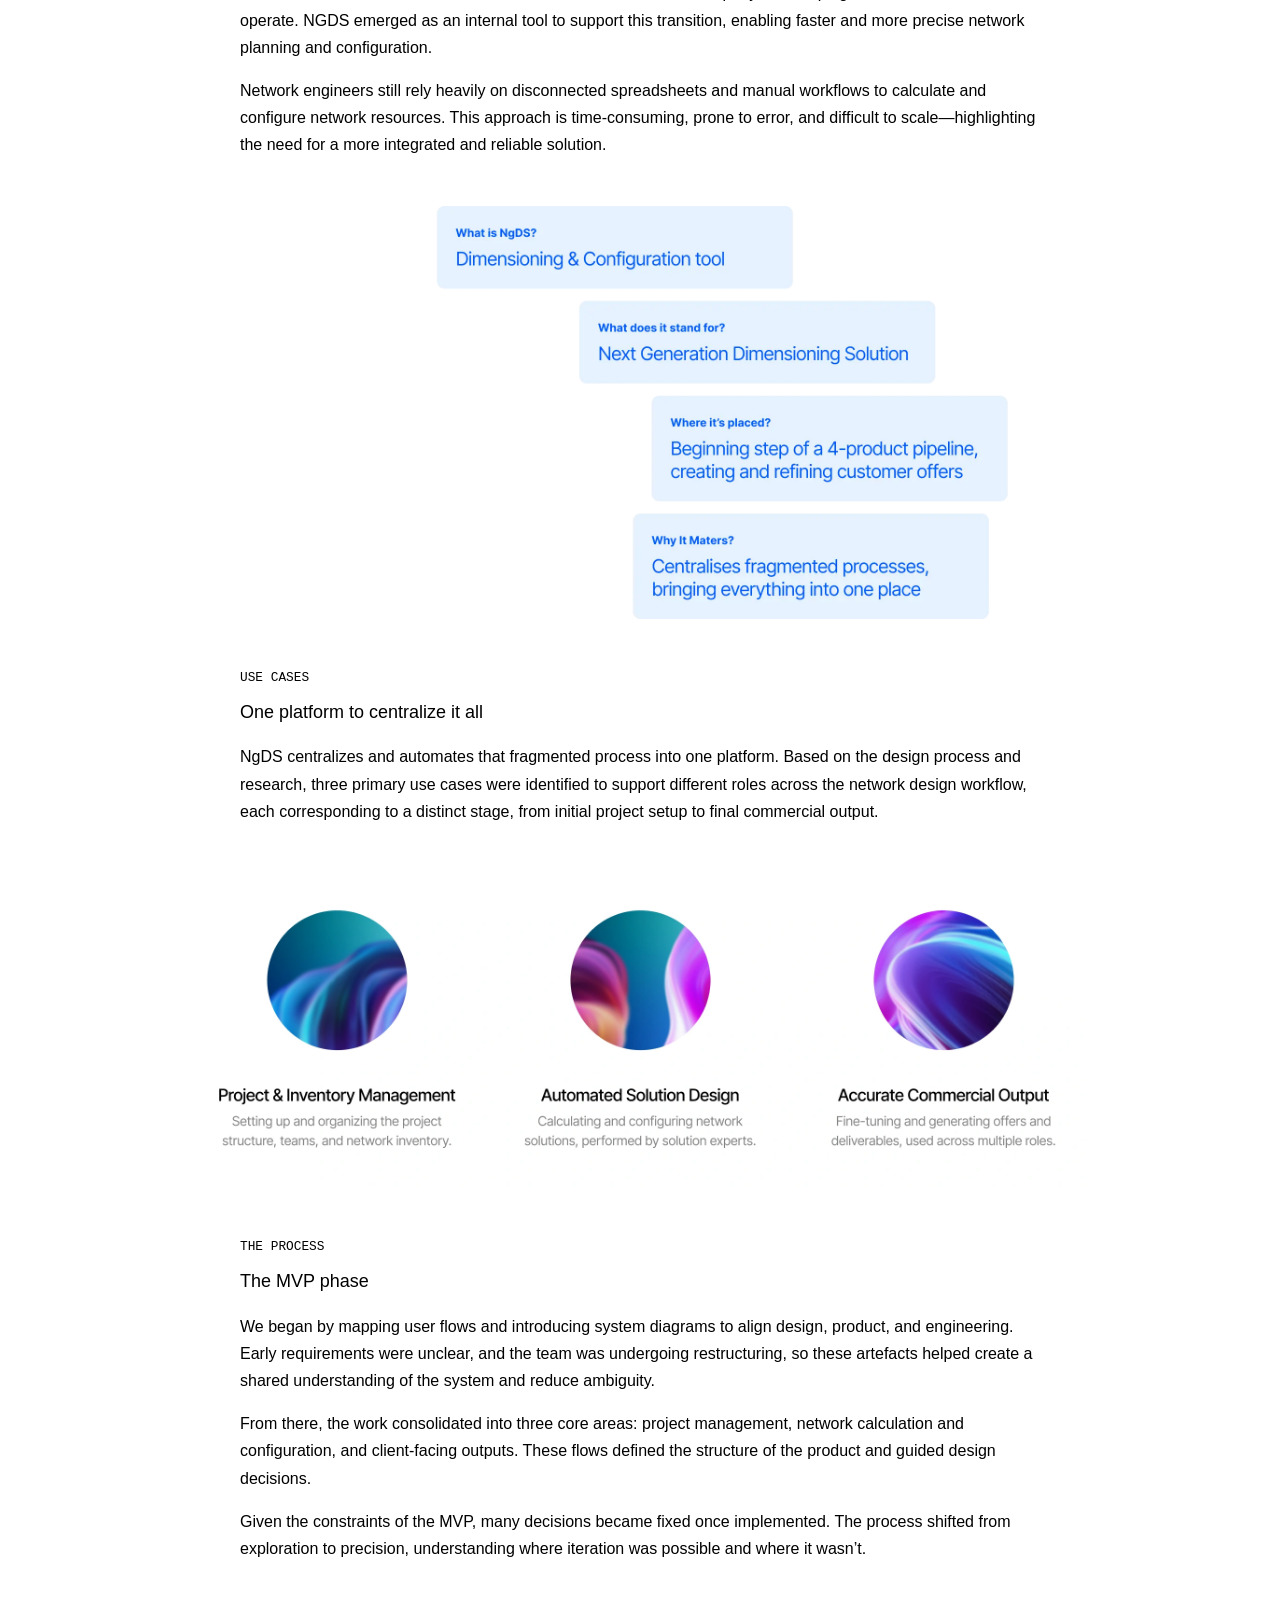
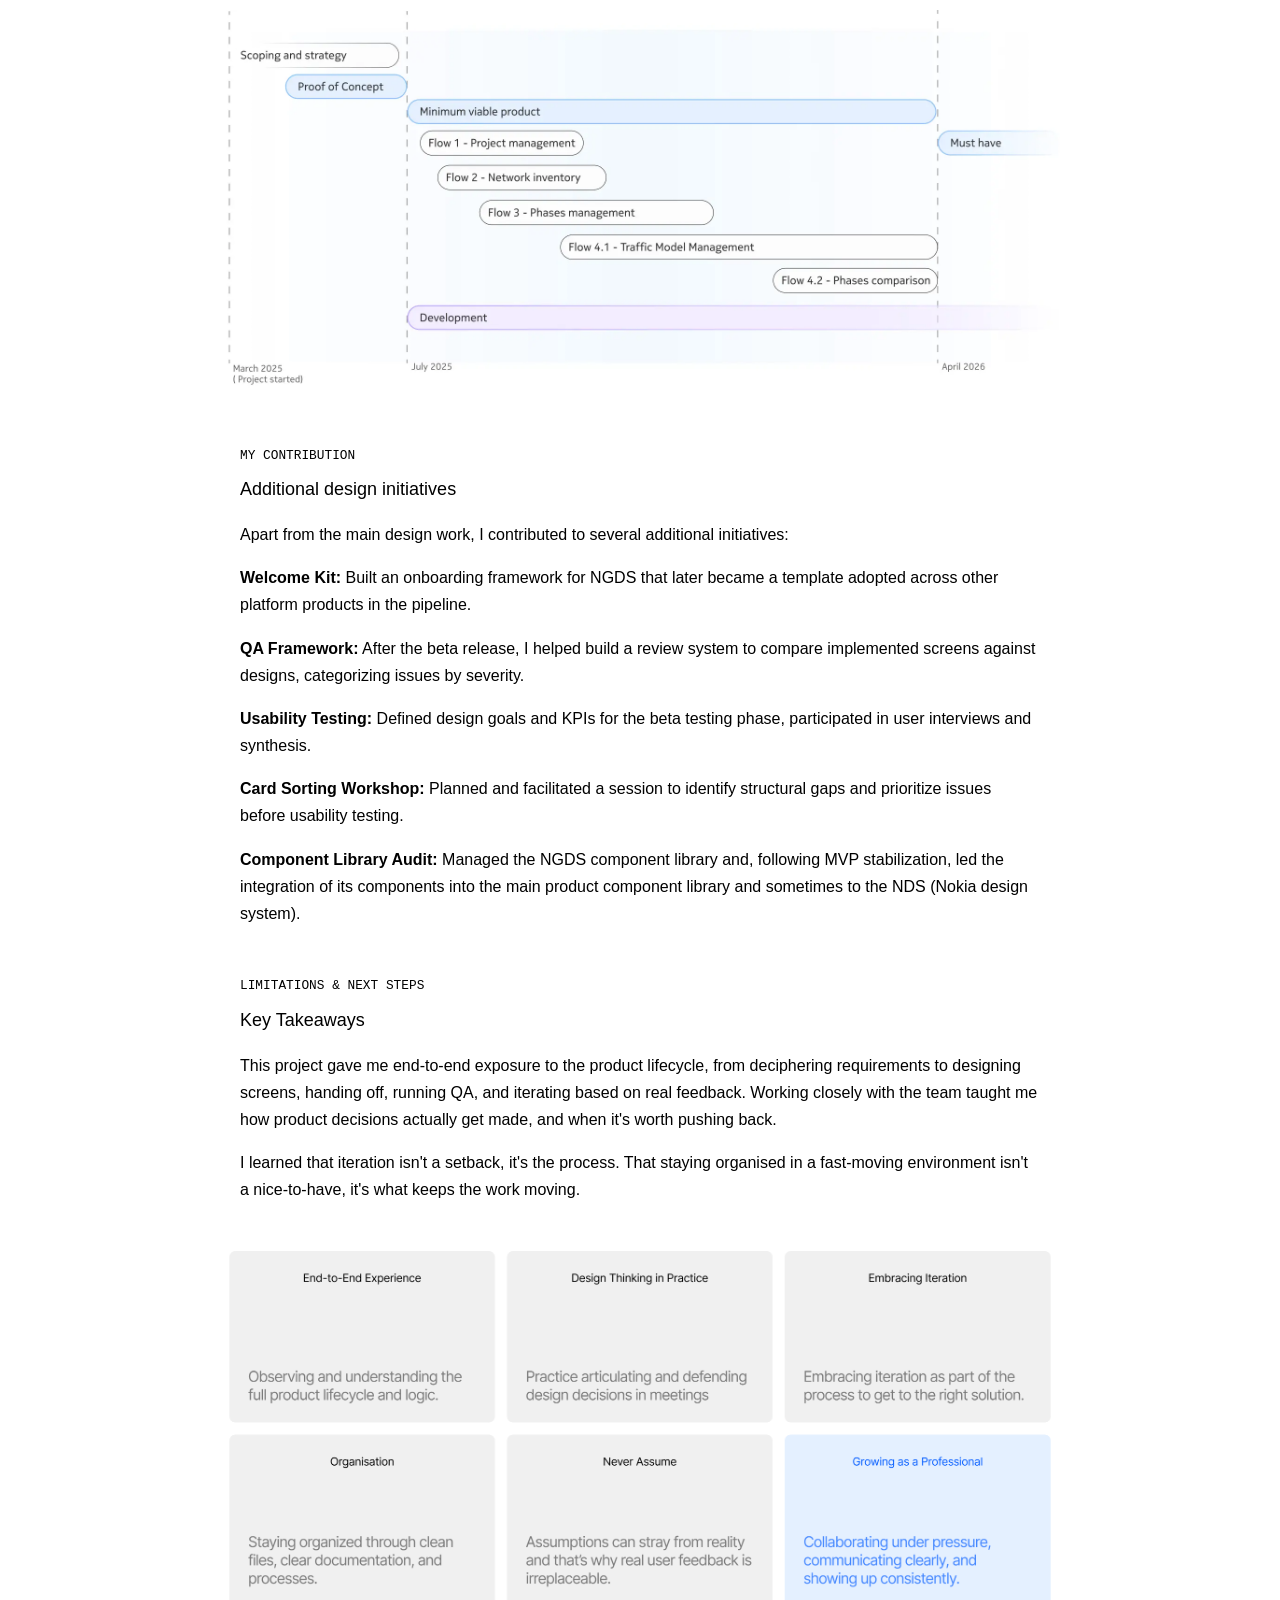
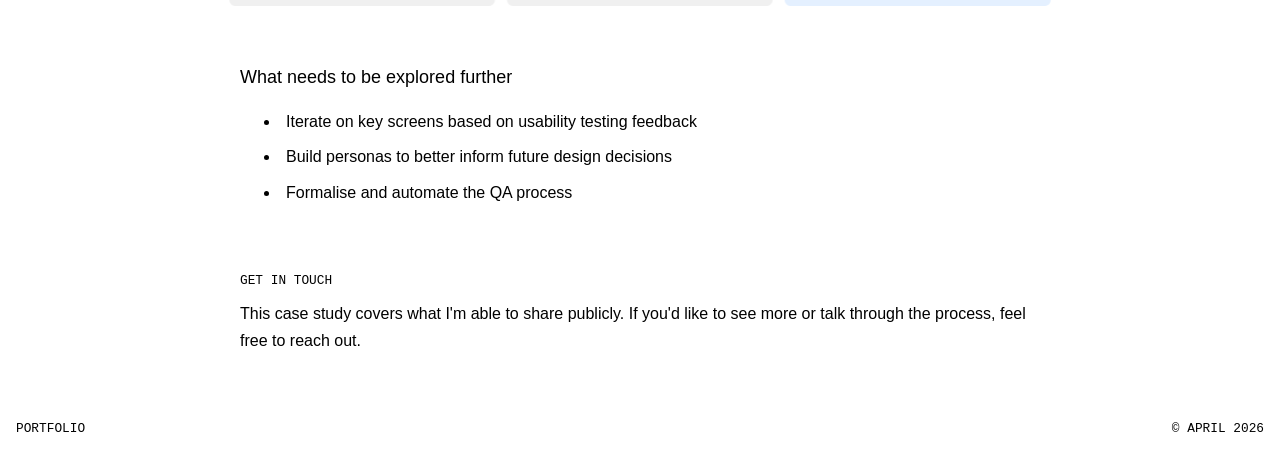
==== commit 8187320a: "minor fixes" ====
--- a/ngds-case-study.html
+++ b/ngds-case-study.html
@@ -103,7 +103,7 @@
                     <p>I learned that iteration isn't a setback, it's the process. That staying organised in a fast-moving environment isn't a nice-to-have, it's what keeps the work moving.</p>
                 </section>
                 <figure class="project-image">
-                    <img src="Project_images/project5/ngds-5.webp" alt="NgDS personas" loading="lazy">
+                    <img src="Project_images/project5/ngds-5.png" alt="NgDS personas" loading="lazy">
                 </figure>
 
                 <section class="project-section">
